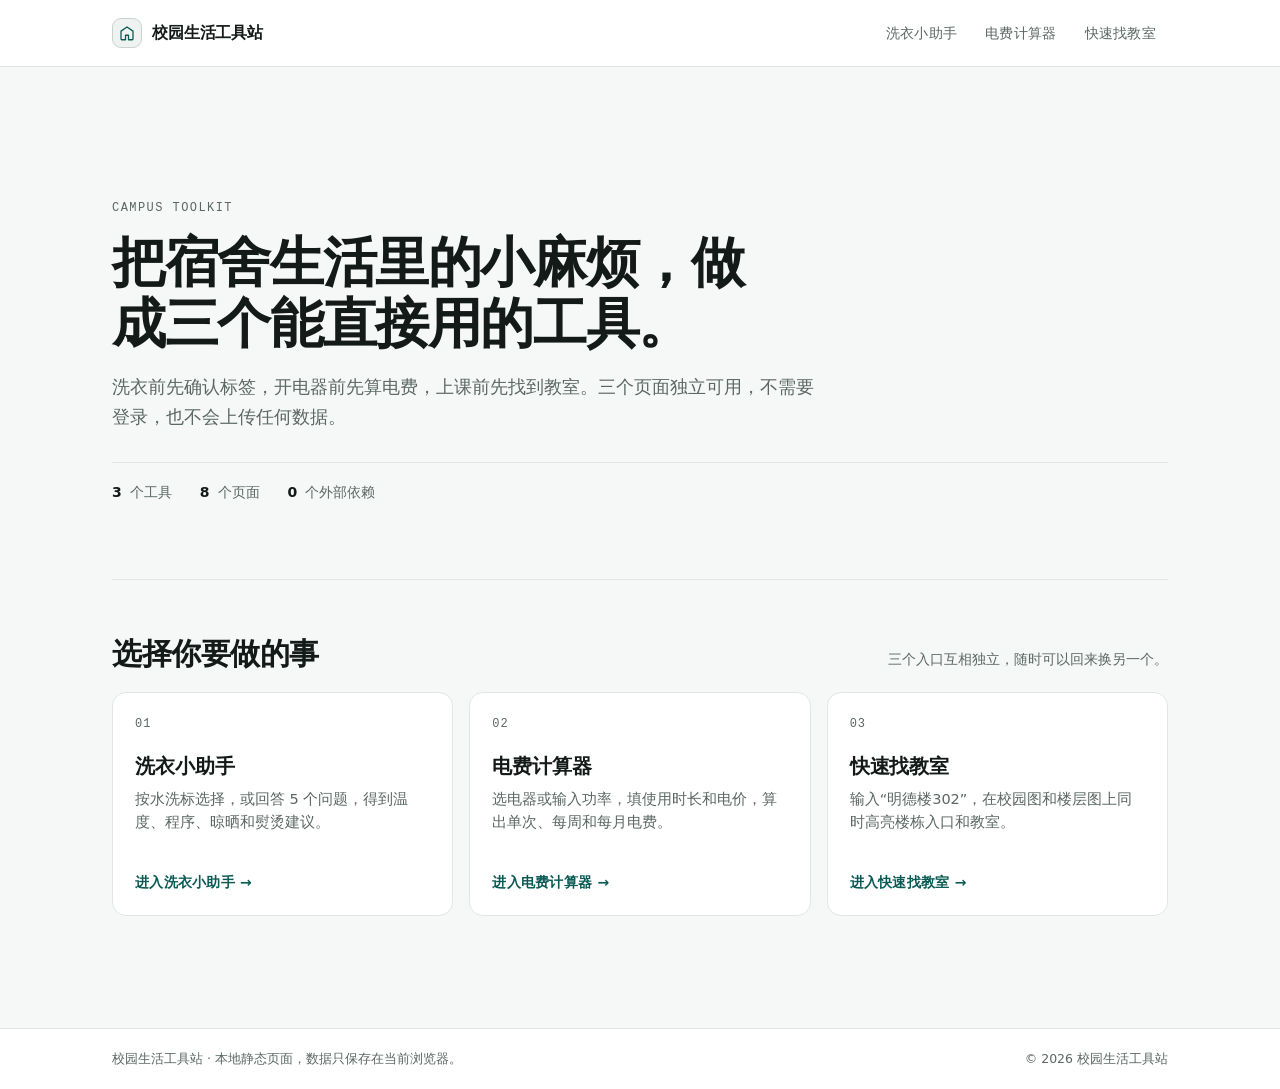
==== index.html @ dee3a899 "首次提交：校园生活工具站" ====
<!doctype html>
<html lang="zh-CN">
<head>
  <meta charset="utf-8">
  <meta name="viewport" content="width=device-width, initial-scale=1">
  <meta name="description" content="校园生活工具站：洗衣建议、宿舍电费估算和教室查找，三个本地静态工具。">
  <title>校园生活工具站</title>
  <link rel="stylesheet" href="css/style.css">
</head>
<body>
  <a class="skip-link" href="#main">跳到主要内容</a>

  <header class="site-header" data-component="SiteHeader">
    <div class="header-inner">
      <a class="brand" href="index.html" aria-label="校园生活工具站首页">
        <span class="brand-mark" aria-hidden="true">
          <svg viewBox="0 0 24 24" fill="none" stroke="currentColor" stroke-width="1.7" stroke-linecap="round" stroke-linejoin="round">
            <path d="M4 9.5 12 4l8 5.5V20a1 1 0 0 1-1 1h-5v-6H10v6H5a1 1 0 0 1-1-1V9.5Z"></path>
          </svg>
        </span>
        <span>校园生活工具站</span>
      </a>
      <nav class="site-nav" aria-label="主导航" data-component="PrimaryNav">
        <a href="laundry.html" data-nav="laundry">洗衣小助手</a>
        <a href="power.html" data-nav="power">电费计算器</a>
        <a href="findplace.html" data-nav="findplace">快速找教室</a>
      </nav>
    </div>
  </header>

  <main id="main" class="page" data-component="HomePage">
    <section class="home-hero" data-component="HomeHero" aria-labelledby="hero-title">
      <p class="eyebrow">CAMPUS TOOLKIT</p>
      <h1 id="hero-title">把宿舍生活里的小麻烦，做成三个能直接用的工具。</h1>
      <p class="lede">洗衣前先确认标签，开电器前先算电费，上课前先找到教室。三个页面独立可用，不需要登录，也不会上传任何数据。</p>
      <div class="hero-meta" aria-label="站点概览">
        <span><b>3</b> 个工具</span>
        <span><b>8</b> 个页面</span>
        <span><b>0</b> 个外部依赖</span>
      </div>
    </section>

    <section class="home-modules" data-component="HomeModules" aria-labelledby="modules-title">
      <div class="section-head">
        <h2 id="modules-title">选择你要做的事</h2>
        <p>三个入口互相独立，随时可以回来换另一个。</p>
      </div>
      <div class="module-grid">
        <a class="module-card" href="laundry.html" data-component="ModuleCard">
          <span class="module-index">01</span>
          <h3>洗衣小助手</h3>
          <p>按水洗标选择，或回答 5 个问题，得到温度、程序、晾晒和熨烫建议。</p>
          <span class="module-cta">进入洗衣小助手 →</span>
        </a>
        <a class="module-card" href="power.html" data-component="ModuleCard">
          <span class="module-index">02</span>
          <h3>电费计算器</h3>
          <p>选电器或输入功率，填使用时长和电价，算出单次、每周和每月电费。</p>
          <span class="module-cta">进入电费计算器 →</span>
        </a>
        <a class="module-card" href="findplace.html" data-component="ModuleCard">
          <span class="module-index">03</span>
          <h3>快速找教室</h3>
          <p>输入“明德楼302”，在校园图和楼层图上同时高亮楼栋入口和教室。</p>
          <span class="module-cta">进入快速找教室 →</span>
        </a>
      </div>
    </section>
  </main>

  <footer class="site-footer" data-component="SiteFooter">
    <div class="footer-inner">
      <p>校园生活工具站 · 本地静态页面，数据只保存在当前浏览器。</p>
      <p>© <span data-year>2026</span> 校园生活工具站</p>
    </div>
  </footer>

  <script src="js/common.js"></script>
</body>
</html>
---- css/style.css ----
/* ==========================================================================
   校园生活工具站 · 首版样式
   设计方向：modern-product（近白底、细边框、单一主色、克制留白）
   ========================================================================== */

:root {
  --bg: #f6f8f7;
  --surface: #ffffff;
  --surface-soft: #eef3f1;
  --fg: #141a17;
  --muted: #5b6762;
  --border: #e0e6e2;
  --border-strong: #c9d3ce;
  --accent: #0f766e;
  --accent-soft: #e4f3ef;
  --accent-strong: #0a5a54;
  --danger: #b3261e;
  --danger-soft: #fdeceb;
  --warn: #8a5a00;
  --warn-soft: #fff6e0;
  --success: #176b3a;
  --success-soft: #e8f5ec;

  --radius: 14px;
  --radius-sm: 9px;
  --shadow: 0 1px 2px rgba(20, 26, 23, 0.04), 0 8px 24px rgba(20, 26, 23, 0.04);

  --font-display: "Segoe UI Variable Display", "Segoe UI", "PingFang SC", "Microsoft YaHei", system-ui, sans-serif;
  --font-body: "Segoe UI Variable Text", "Segoe UI", "PingFang SC", "Microsoft YaHei", system-ui, sans-serif;
  --font-mono: "Cascadia Code", "SFMono-Regular", Consolas, monospace;
  --max: 1120px;
}

*,
*::before,
*::after {
  box-sizing: border-box;
}

html {
  scroll-behavior: smooth;
}

body {
  margin: 0;
  background: var(--bg);
  color: var(--fg);
  font-family: var(--font-body);
  font-size: 16px;
  line-height: 1.6;
  -webkit-font-smoothing: antialiased;
  text-rendering: optimizeLegibility;
}

h1,
h2,
h3,
p {
  margin-top: 0;
}

h1 {
  margin-bottom: 18px;
  font-family: var(--font-display);
  font-size: clamp(2rem, 5vw, 3.4rem);
  font-weight: 650;
  line-height: 1.12;
  letter-spacing: -0.025em;
}

h2 {
  margin-bottom: 12px;
  font-family: var(--font-display);
  font-size: clamp(1.4rem, 2.6vw, 1.9rem);
  font-weight: 620;
  line-height: 1.2;
  letter-spacing: -0.015em;
}

h3 {
  margin-bottom: 8px;
  font-size: 1.1rem;
  font-weight: 600;
  line-height: 1.35;
  letter-spacing: -0.005em;
}

a {
  color: var(--accent-strong);
  text-decoration: none;
  text-underline-offset: 3px;
}

a:hover {
  text-decoration: underline;
}

img,
svg {
  display: block;
  max-width: 100%;
}

button,
input,
select {
  font: inherit;
}

:focus-visible {
  outline: 3px solid var(--accent);
  outline-offset: 2px;
}

::selection {
  background: var(--accent-soft);
  color: var(--fg);
}

/* ---------- 通用布局 ---------- */

.page {
  width: 100%;
  max-width: var(--max);
  margin: 0 auto;
  padding: clamp(24px, 5vw, 56px) clamp(16px, 4vw, 32px) 64px;
}

.page-narrow {
  max-width: 880px;
}

.eyebrow {
  margin: 0 0 14px;
  font-family: var(--font-mono);
  font-size: 12px;
  letter-spacing: 0.12em;
  text-transform: uppercase;
  color: var(--muted);
}

.lede {
  max-width: 62ch;
  margin-bottom: 0;
  color: var(--muted);
  font-size: clamp(1rem, 1.5vw, 1.12rem);
  line-height: 1.65;
}

.muted {
  color: var(--muted);
}

.error-text {
  min-height: 22px;
  margin: 8px 0 0;
  color: var(--danger);
  font-size: 13.5px;
}

.sr-only {
  position: absolute;
  width: 1px;
  height: 1px;
  padding: 0;
  margin: -1px;
  overflow: hidden;
  clip: rect(0, 0, 0, 0);
  white-space: nowrap;
  border: 0;
}

.skip-link {
  position: absolute;
  top: -56px;
  left: 12px;
  z-index: 30;
  padding: 9px 14px;
  border-radius: 8px;
  background: var(--fg);
  color: var(--surface);
  font-size: 14px;
}

.skip-link:focus {
  top: 12px;
  text-decoration: none;
}

/* ---------- 页头 / 页脚 ---------- */

.site-header {
  position: relative;
  z-index: 10;
  border-bottom: 1px solid var(--border);
  background: var(--surface);
}

.header-inner {
  display: flex;
  flex-wrap: wrap;
  align-items: center;
  justify-content: space-between;
  gap: 12px 20px;
  width: 100%;
  max-width: var(--max);
  margin: 0 auto;
  padding: 14px clamp(16px, 4vw, 32px);
}

.brand {
  display: inline-flex;
  align-items: center;
  gap: 10px;
  color: var(--fg);
  font-weight: 600;
  letter-spacing: -0.01em;
}

.brand:hover {
  text-decoration: none;
}

.brand-mark {
  display: grid;
  place-items: center;
  width: 30px;
  height: 30px;
  border: 1px solid var(--border-strong);
  border-radius: 9px;
  background: var(--surface-soft);
  color: var(--accent-strong);
}

.brand-mark svg {
  width: 18px;
  height: 18px;
}

.site-nav {
  display: flex;
  flex-wrap: wrap;
  gap: 4px;
}

.site-nav a {
  padding: 8px 12px;
  border-radius: 8px;
  color: var(--muted);
  font-size: 14px;
  font-weight: 550;
  letter-spacing: 0.02em;
}

.site-nav a:hover {
  background: var(--surface-soft);
  color: var(--fg);
  text-decoration: none;
}

.site-nav a[aria-current="page"] {
  background: var(--accent-soft);
  color: var(--accent-strong);
}

.site-footer {
  margin-top: 48px;
  border-top: 1px solid var(--border);
  background: var(--surface);
}

.footer-inner {
  display: flex;
  flex-wrap: wrap;
  align-items: center;
  justify-content: space-between;
  gap: 8px 24px;
  width: 100%;
  max-width: var(--max);
  margin: 0 auto;
  padding: 20px clamp(16px, 4vw, 32px);
  color: var(--muted);
  font-size: 12.5px;
}

.footer-inner p {
  margin: 0;
}

/* ---------- 首页 ---------- */

.home-hero {
  display: flex;
  flex-direction: column;
  justify-content: center;
  min-height: 50vh;
  padding: clamp(40px, 7vw, 76px) 0;
  border-bottom: 1px solid var(--border);
}

.home-hero h1 {
  max-width: 18ch;
}

.hero-meta {
  display: flex;
  flex-wrap: wrap;
  gap: 12px 28px;
  margin-top: 30px;
  padding-top: 18px;
  border-top: 1px solid var(--border);
  color: var(--muted);
  font-size: 14px;
}

.hero-meta span {
  display: inline-flex;
  align-items: baseline;
  gap: 8px;
}

.hero-meta b {
  color: var(--fg);
  font-weight: 600;
  font-variant-numeric: tabular-nums;
}

.home-modules {
  padding: clamp(32px, 6vw, 56px) 0 0;
}

.section-head {
  display: flex;
  flex-wrap: wrap;
  align-items: baseline;
  justify-content: space-between;
  gap: 8px 16px;
  margin-bottom: 20px;
}

.section-head h2 {
  margin: 0;
}

.section-head p {
  margin: 0;
  color: var(--muted);
  font-size: 13.5px;
}

.module-grid {
  display: grid;
  grid-template-columns: repeat(3, minmax(0, 1fr));
  gap: 16px;
}

.module-card {
  display: flex;
  flex-direction: column;
  min-height: 224px;
  padding: 22px;
  border: 1px solid var(--border);
  border-radius: var(--radius);
  background: var(--surface);
  color: var(--fg);
  transition: transform 0.15s ease, border-color 0.15s ease, box-shadow 0.15s ease;
}

.module-card:hover {
  border-color: var(--border-strong);
  box-shadow: var(--shadow);
  text-decoration: none;
  transform: translateY(-2px);
}

.module-index {
  color: var(--muted);
  font-family: var(--font-mono);
  font-size: 12px;
  letter-spacing: 0.08em;
}

.module-card h3 {
  margin-top: 18px;
  font-family: var(--font-display);
  font-size: 1.25rem;
}

.module-card p {
  margin-bottom: auto;
  color: var(--muted);
  font-size: 14.5px;
}

.module-cta {
  display: inline-flex;
  align-items: center;
  gap: 8px;
  margin-top: 22px;
  color: var(--accent-strong);
  font-size: 14px;
  font-weight: 600;
  letter-spacing: 0.02em;
}

/* ---------- 子页面标题区 ---------- */

.page-head {
  display: flex;
  flex-direction: column;
  justify-content: center;
  min-height: 33vh;
  margin-bottom: 28px;
  padding: clamp(28px, 5vw, 48px) 0 28px;
  border-bottom: 1px solid var(--border);
}

.page-head.is-compact {
  min-height: 0;
  margin-bottom: 20px;
  padding: 8px 0 20px;
}

.page-head h1 {
  max-width: 20ch;
  font-size: clamp(1.9rem, 4vw, 2.9rem);
}

/* ---------- 洗衣入口 ---------- */

.path-grid {
  display: grid;
  grid-template-columns: repeat(2, minmax(0, 1fr));
  gap: 16px;
}

.path-card {
  display: flex;
  flex-direction: column;
  min-height: 268px;
  padding: 24px;
  border: 1px solid var(--border);
  border-radius: var(--radius);
  background: var(--surface);
  color: var(--fg);
  transition: transform 0.15s ease, border-color 0.15s ease, box-shadow 0.15s ease;
}

.path-card:hover {
  border-color: var(--border-strong);
  box-shadow: var(--shadow);
  text-decoration: none;
  transform: translateY(-2px);
}

.path-kicker {
  color: var(--muted);
  font-family: var(--font-mono);
  font-size: 12px;
  letter-spacing: 0.08em;
}

.path-card h2 {
  margin-top: 14px;
}

.path-card p {
  color: var(--muted);
  font-size: 15px;
}

.symbol-preview {
  display: flex;
  gap: 10px;
  margin-top: auto;
  padding-top: 20px;
}

.symbol-preview svg {
  width: 46px;
  height: 46px;
  padding: 7px;
  border: 1px solid var(--border);
  border-radius: 10px;
  color: var(--fg);
}

.path-cta {
  margin-top: auto;
  padding-top: 20px;
  color: var(--accent-strong);
  font-size: 14px;
  font-weight: 600;
  letter-spacing: 0.02em;
}

/* ---------- 卡片 / 面板 ---------- */

.panel {
  padding: clamp(18px, 3vw, 26px);
  border: 1px solid var(--border);
  border-radius: var(--radius);
  background: var(--surface);
}

.panel + .panel {
  margin-top: 16px;
}

.panel-head {
  display: flex;
  flex-wrap: wrap;
  align-items: flex-start;
  justify-content: space-between;
  gap: 10px 18px;
  margin-bottom: 18px;
}

.panel-head h2 {
  margin: 0;
  font-size: 1.2rem;
}

.panel-head p {
  max-width: 60ch;
  margin: 0;
  color: var(--muted);
  font-size: 14px;
}

/* ---------- 水洗标选择 ---------- */

.selection-bar {
  display: flex;
  flex-wrap: wrap;
  align-items: center;
  justify-content: space-between;
  gap: 10px 16px;
  margin-bottom: 18px;
  padding: 14px 18px;
  border: 1px solid var(--border);
  border-radius: var(--radius-sm);
  background: var(--surface-soft);
  color: var(--muted);
  font-size: 14px;
}

.selection-bar strong {
  color: var(--fg);
  font-variant-numeric: tabular-nums;
}

.symbol-groups {
  display: grid;
  gap: 14px;
}

.symbol-group {
  padding: 18px;
  border: 1px solid var(--border);
  border-radius: var(--radius);
  background: var(--surface);
}

.symbol-group-head {
  display: flex;
  flex-wrap: wrap;
  align-items: baseline;
  gap: 6px 12px;
  margin-bottom: 14px;
}

.symbol-group-head h2 {
  margin: 0;
  font-size: 1.05rem;
}

.symbol-group-head span {
  color: var(--muted);
  font-size: 13px;
}

.symbol-options {
  display: flex;
  flex-wrap: wrap;
  gap: 10px;
}

.symbol-option {
  display: flex;
  flex-direction: column;
  align-items: center;
  gap: 8px;
  width: 106px;
  padding: 12px 8px;
  border: 1px solid var(--border);
  border-radius: 11px;
  background: var(--surface);
  color: var(--fg);
  cursor: pointer;
  font-size: 12.5px;
  line-height: 1.35;
  text-align: center;
  transition: border-color 0.15s ease, background 0.15s ease;
}

.symbol-option:hover {
  border-color: var(--border-strong);
  background: var(--surface-soft);
}

.symbol-option[aria-pressed="true"] {
  border-color: var(--accent);
  background: var(--accent-soft);
  box-shadow: inset 0 0 0 1px var(--accent);
}

.symbol-svg {
  width: 42px;
  height: 42px;
  color: var(--fg);
}

.symbol-option[aria-pressed="true"] .symbol-svg {
  color: var(--accent-strong);
}

/* ---------- 表单 ---------- */

.form-actions {
  display: flex;
  flex-wrap: wrap;
  align-items: center;
  gap: 12px;
  margin-top: 22px;
}

.btn {
  display: inline-flex;
  align-items: center;
  justify-content: center;
  gap: 8px;
  min-height: 44px;
  padding: 10px 20px;
  border: 1px solid transparent;
  border-radius: 10px;
  background: var(--accent);
  color: var(--surface);
  cursor: pointer;
  font-size: 15px;
  font-weight: 600;
  letter-spacing: 0.02em;
  transition: background 0.15s ease, transform 0.1s ease;
}

.btn:hover {
  background: var(--accent-strong);
  text-decoration: none;
}

.btn:active {
  transform: translateY(1px);
}

.btn-secondary {
  border-color: var(--border-strong);
  background: var(--surface);
  color: var(--fg);
}

.btn-secondary:hover {
  background: var(--surface-soft);
}

.btn-ghost {
  padding-inline: 12px;
  background: transparent;
  color: var(--muted);
}

.btn-ghost:hover {
  background: var(--surface-soft);
  color: var(--fg);
}

.field {
  display: flex;
  flex-direction: column;
  gap: 6px;
  min-width: 0;
}

.field label,
.field-label {
  color: var(--fg);
  font-size: 13.5px;
  font-weight: 600;
  letter-spacing: 0.01em;
}

.field-hint {
  color: var(--muted);
  font-size: 12.5px;
}

.input,
.select {
  width: 100%;
  min-height: 44px;
  padding: 10px 12px;
  border: 1px solid var(--border-strong);
  border-radius: 9px;
  background: var(--surface);
  color: var(--fg);
  font-size: 15px;
}

.input:focus,
.select:focus {
  border-color: var(--accent);
  outline: 3px solid var(--accent);
  outline-offset: 1px;
}

.input[aria-invalid="true"],
.select[aria-invalid="true"] {
  border-color: var(--danger);
}

.field-row {
  display: grid;
  grid-template-columns: repeat(2, minmax(0, 1fr));
  gap: 14px;
}

.form-stack {
  display: grid;
  gap: 16px;
}

/* ---------- 问卷 ---------- */

.quiz-form {
  display: grid;
  gap: 14px;
}

.question {
  min-width: 0;
  margin: 0;
  padding: 20px;
  border: 1px solid var(--border);
  border-radius: var(--radius);
  background: var(--surface);
}

.question legend {
  padding: 0;
  font-size: 1.05rem;
  font-weight: 600;
  line-height: 1.4;
}

.question.has-error {
  border-color: var(--danger);
}

.q-index {
  margin-right: 8px;
  color: var(--muted);
  font-family: var(--font-mono);
  font-size: 12px;
  letter-spacing: 0.08em;
}

.q-hint {
  margin: 6px 0 14px;
  color: var(--muted);
  font-size: 13px;
}

.option-grid {
  display: grid;
  grid-template-columns: repeat(auto-fit, minmax(170px, 1fr));
  gap: 8px;
}

.option {
  position: relative;
  display: flex;
  align-items: center;
  min-height: 46px;
  padding: 10px 14px;
  border: 1px solid var(--border);
  border-radius: 10px;
  background: var(--surface);
  cursor: pointer;
  font-size: 14.5px;
  transition: border-color 0.15s ease, background 0.15s ease;
}

.option:hover {
  background: var(--surface-soft);
}

.option input {
  position: absolute;
  width: 1px;
  height: 1px;
  opacity: 0;
}

.option:has(input:checked),
.option.is-selected {
  border-color: var(--accent);
  background: var(--accent-soft);
  box-shadow: inset 0 0 0 1px var(--accent);
}

.option:has(input:focus-visible),
.option.is-focused {
  outline: 3px solid var(--accent);
  outline-offset: 2px;
}

.progress {
  display: flex;
  flex-wrap: wrap;
  align-items: center;
  gap: 10px 14px;
  margin-bottom: 18px;
  color: var(--muted);
  font-size: 14px;
}

.progress-bar {
  flex: 1 1 160px;
  height: 6px;
  overflow: hidden;
  border: 1px solid var(--border);
  border-radius: 999px;
  background: var(--surface-soft);
}

.progress-bar span {
  display: block;
  width: 0;
  height: 100%;
  background: var(--accent);
  transition: width 0.2s ease;
}

/* ---------- 电费计算器 ---------- */

.calc-panel {
  max-width: 780px;
}

.tabs {
  display: flex;
  gap: 4px;
  margin-bottom: 20px;
  padding: 4px;
  border: 1px solid var(--border);
  border-radius: 11px;
  background: var(--surface-soft);
}

.tab {
  flex: 1;
  min-height: 42px;
  padding: 8px 12px;
  border: 0;
  border-radius: 8px;
  background: transparent;
  color: var(--muted);
  cursor: pointer;
  font-size: 14.5px;
  font-weight: 600;
  letter-spacing: 0.01em;
}

.tab:hover {
  color: var(--fg);
}

.tab[aria-selected="true"] {
  background: var(--surface);
  color: var(--fg);
  box-shadow: 0 1px 2px rgba(20, 26, 23, 0.06);
}

.inline-note {
  display: flex;
  flex-wrap: wrap;
  align-items: center;
  gap: 8px 14px;
  padding: 10px 12px;
  border: 1px solid var(--border);
  border-radius: 9px;
  background: var(--surface-soft);
  color: var(--muted);
  font-size: 13px;
}

.badge {
  display: inline-flex;
  align-items: center;
  min-height: 24px;
  padding: 2px 9px;
  border: 1px solid var(--border-strong);
  border-radius: 999px;
  background: var(--surface);
  color: var(--muted);
  font-size: 12px;
  font-weight: 600;
  letter-spacing: 0.02em;
}

.badge.is-warn {
  border-color: currentColor;
  background: var(--warn-soft);
  color: var(--warn);
}

.badge.is-danger {
  border-color: currentColor;
  background: var(--danger-soft);
  color: var(--danger);
}

.result {
  margin-top: 18px;
}

.result[hidden] {
  display: none;
}

.result-card {
  padding: clamp(20px, 3vw, 28px);
  border: 1px solid var(--border);
  border-radius: var(--radius);
  background: var(--surface);
}

.result-head {
  display: flex;
  flex-wrap: wrap;
  align-items: flex-end;
  justify-content: space-between;
  gap: 14px;
  margin-bottom: 18px;
  padding-bottom: 18px;
  border-bottom: 1px solid var(--border);
}

.result-label {
  margin: 0;
  color: var(--muted);
  font-size: 13px;
  letter-spacing: 0.02em;
}

.result-number {
  margin: 4px 0 0;
  font-family: var(--font-display);
  font-size: clamp(2rem, 5vw, 2.8rem);
  font-weight: 650;
  line-height: 1.05;
  letter-spacing: -0.02em;
  font-variant-numeric: tabular-nums;
}

.result-number small {
  font-size: 1rem;
  font-weight: 600;
  letter-spacing: 0;
}

.result-sub {
  max-width: 30ch;
  margin: 0;
  color: var(--muted);
  font-size: 13px;
}

.stat-grid {
  display: grid;
  grid-template-columns: repeat(3, minmax(0, 1fr));
  gap: 10px;
  margin-bottom: 18px;
}

.stat {
  min-width: 0;
  padding: 14px;
  border: 1px solid var(--border);
  border-radius: 10px;
  background: var(--surface-soft);
}

.stat span {
  display: block;
  color: var(--muted);
  font-size: 12.5px;
}

.stat strong {
  display: block;
  margin-top: 4px;
  font-size: 1.18rem;
  font-weight: 600;
  letter-spacing: -0.01em;
  font-variant-numeric: tabular-nums;
}

.stat em {
  display: block;
  margin-top: 2px;
  color: var(--muted);
  font-size: 12.5px;
  font-style: normal;
  font-variant-numeric: tabular-nums;
}

.detail-table {
  width: 100%;
  border-collapse: collapse;
  font-size: 14px;
}

.detail-table th,
.detail-table td {
  padding: 10px 0;
  border-bottom: 1px solid var(--border);
  text-align: left;
  vertical-align: top;
}

.detail-table th {
  width: 46%;
  color: var(--muted);
  font-weight: 500;
}

.detail-table td {
  text-align: right;
  font-variant-numeric: tabular-nums;
}

.detail-table tr:last-child th,
.detail-table tr:last-child td {
  border-bottom: 0;
}

/* ---------- 提示框 ---------- */

.callout {
  display: flex;
  gap: 12px;
  margin-top: 14px;
  padding: 14px 16px;
  border: 1px solid var(--border-strong);
  border-radius: 10px;
  background: var(--surface-soft);
  font-size: 14px;
  line-height: 1.55;
}

.callout p {
  margin: 0;
}

.callout strong {
  display: block;
  margin-bottom: 2px;
}

.callout-mark {
  display: grid;
  flex: 0 0 auto;
  place-items: center;
  width: 26px;
  height: 26px;
  border: 1px solid currentColor;
  border-radius: 50%;
  font-family: var(--font-mono);
  font-size: 12px;
  font-weight: 700;
}

.callout-danger {
  border-color: var(--danger);
  background: var(--danger-soft);
  color: var(--danger);
}

.callout-warn {
  border-color: var(--warn);
  background: var(--warn-soft);
  color: var(--warn);
}

.callout-info {
  color: var(--fg);
}

/* ---------- 说明区 ---------- */

.explain-grid {
  display: grid;
  grid-template-columns: repeat(3, minmax(0, 1fr));
  gap: 14px;
  margin-top: 28px;
}

.explain {
  padding: 18px;
  border: 1px solid var(--border);
  border-radius: var(--radius);
  background: var(--surface);
}

.explain h2 {
  margin-bottom: 8px;
  font-size: 1rem;
}

.explain p,
.explain li {
  color: var(--muted);
  font-size: 13.5px;
}

.explain ul {
  margin: 0;
  padding-left: 18px;
}

.explain li + li {
  margin-top: 5px;
}

.formula {
  margin: 0 0 10px;
  padding: 10px 12px;
  overflow-wrap: anywhere;
  border: 1px solid var(--border);
  border-radius: 8px;
  background: var(--surface-soft);
  color: var(--fg);
  font-family: var(--font-mono);
  font-size: 12.5px;
  line-height: 1.7;
}

/* ---------- 结果页 ---------- */

.result-summary {
  display: flex;
  flex-wrap: wrap;
  align-items: center;
  justify-content: space-between;
  gap: 12px 20px;
  margin-bottom: 18px;
}

.result-summary h1 {
  margin: 0;
  font-size: clamp(1.7rem, 3.6vw, 2.4rem);
}

.result-summary p {
  margin: 0;
  color: var(--muted);
  font-size: 14px;
}

.advice-grid {
  display: grid;
  grid-template-columns: repeat(2, minmax(0, 1fr));
  gap: 14px;
}

.advice-card {
  min-width: 0;
  padding: 18px;
  border: 1px solid var(--border);
  border-radius: var(--radius);
  background: var(--surface);
}

.advice-card h2 {
  margin-bottom: 10px;
  font-size: 1rem;
}

.advice-card ul {
  margin: 0;
  padding-left: 18px;
  font-size: 14px;
}

.advice-card li + li {
  margin-top: 6px;
}

.advice-choice {
  display: inline-block;
  margin-bottom: 8px;
  color: var(--muted);
  font-family: var(--font-mono);
  font-size: 12px;
  letter-spacing: 0.04em;
}

.basis {
  margin-top: 18px;
  padding: 18px;
  border: 1px solid var(--border);
  border-radius: var(--radius);
  background: var(--surface);
}

.basis h2 {
  margin-bottom: 10px;
  font-size: 1rem;
}

.basis ul {
  display: flex;
  flex-wrap: wrap;
  gap: 8px 10px;
  margin: 0;
  padding: 0;
  list-style: none;
}

.basis li {
  padding: 4px 10px;
  border: 1px solid var(--border);
  border-radius: 999px;
  background: var(--surface-soft);
  color: var(--muted);
  font-size: 12.5px;
}

.empty-state {
  padding: 40px 24px;
  border: 1px dashed var(--border-strong);
  border-radius: var(--radius);
  background: var(--surface);
  text-align: center;
}

.empty-state h1,
.empty-state h2 {
  font-size: 1.4rem;
}

.empty-state p {
  max-width: 46ch;
  margin: 0 auto 18px;
  color: var(--muted);
}

/* ---------- 找教室 ---------- */

.search-panel {
  max-width: 760px;
}

.examples {
  display: flex;
  flex-wrap: wrap;
  gap: 8px;
  margin-top: 12px;
}

.chip {
  min-height: 34px;
  padding: 6px 12px;
  border: 1px solid var(--border-strong);
  border-radius: 999px;
  background: var(--surface);
  color: var(--muted);
  cursor: pointer;
  font-size: 13px;
}

.chip:hover {
  background: var(--surface-soft);
  color: var(--fg);
}

.building-list {
  display: grid;
  grid-template-columns: repeat(auto-fit, minmax(190px, 1fr));
  gap: 10px;
  margin-top: 18px;
}

.building-item {
  padding: 14px;
  border: 1px solid var(--border);
  border-radius: 10px;
  background: var(--surface);
}

.building-item h3 {
  margin: 0 0 4px;
  font-size: 14.5px;
}

.building-item p {
  margin: 0;
  color: var(--muted);
  font-size: 12.5px;
}

.map-layout {
  display: grid;
  grid-template-columns: minmax(0, 1.15fr) minmax(0, 1fr);
  gap: 16px;
  align-items: start;
}

.map-card {
  min-width: 0;
  padding: 16px;
  border: 1px solid var(--border);
  border-radius: var(--radius);
  background: var(--surface);
}

.map-card-head {
  display: flex;
  flex-wrap: wrap;
  align-items: baseline;
  justify-content: space-between;
  gap: 4px 12px;
  margin-bottom: 12px;
}

.map-card-head h2 {
  margin: 0;
  font-size: 1rem;
}

.map-card-head span {
  color: var(--muted);
  font-size: 12.5px;
}

.map-svg {
  width: 100%;
  height: auto;
  border: 1px solid var(--border);
  border-radius: 10px;
  background: var(--surface-soft);
}

.map-svg text {
  font-family: var(--font-body);
}

.map-road {
  stroke: var(--border-strong);
  stroke-linecap: round;
  stroke-width: 7;
}

.map-road-center {
  stroke: var(--surface);
  stroke-dasharray: 6 8;
  stroke-linecap: round;
  stroke-width: 1.5;
}

.map-building {
  fill: var(--surface);
  stroke: var(--border-strong);
  stroke-width: 1.5;
}

.map-building.is-target {
  fill: var(--accent-soft);
  stroke: var(--accent);
  stroke-width: 2.5;
}

.map-building-label {
  fill: var(--muted);
  font-size: 14px;
  font-weight: 600;
}

.map-building-label.is-target {
  fill: var(--accent-strong);
}

.map-entrance {
  fill: var(--surface);
  stroke: var(--danger);
  stroke-width: 2;
}

.map-entrance.is-target {
  fill: var(--danger);
}

.map-entrance-label {
  fill: var(--danger);
  font-size: 11px;
  font-weight: 600;
}

.map-plaza {
  fill: var(--surface);
  stroke: var(--border-strong);
  stroke-width: 1.5;
}

.map-plaza-label {
  fill: var(--muted);
  font-size: 11px;
}

.floor-room {
  fill: var(--surface);
  stroke: var(--border-strong);
  stroke-width: 1.5;
}

.floor-room.is-target {
  fill: var(--accent-soft);
  stroke: var(--accent);
  stroke-width: 2.5;
}

.floor-room-label {
  fill: var(--muted);
  font-size: 13px;
  font-weight: 600;
}

.floor-room-label.is-target {
  fill: var(--accent-strong);
}

.floor-type {
  fill: var(--muted);
  font-size: 10px;
}

.floor-corridor {
  fill: var(--surface-soft);
  stroke: var(--border);
  stroke-dasharray: 4 5;
  stroke-width: 1;
}

.floor-corridor-label {
  fill: var(--muted);
  font-size: 11px;
  letter-spacing: 0.1em;
}

.floor-service {
  fill: var(--surface-soft);
  stroke: var(--border-strong);
  stroke-width: 1.5;
}

.floor-service-label {
  fill: var(--muted);
  font-size: 11px;
}

.place-summary {
  display: grid;
  grid-template-columns: repeat(4, minmax(0, 1fr));
  gap: 10px;
  margin: 0 0 18px;
}

.place-summary div {
  min-width: 0;
  padding: 12px 14px;
  border: 1px solid var(--border);
  border-radius: 10px;
  background: var(--surface-soft);
}

.place-summary dt {
  color: var(--muted);
  font-size: 12px;
}

.place-summary dd {
  margin: 3px 0 0;
  overflow-wrap: anywhere;
  font-size: 1rem;
  font-weight: 600;
}

.legend {
  display: flex;
  flex-wrap: wrap;
  gap: 8px 14px;
  margin-top: 10px;
  color: var(--muted);
  font-size: 12px;
}

.legend span {
  display: inline-flex;
  align-items: center;
  gap: 6px;
}

.legend i {
  display: inline-block;
  width: 12px;
  height: 12px;
  border: 1px solid var(--border-strong);
  border-radius: 3px;
  background: var(--surface);
}

.legend i.is-target {
  border-color: var(--accent);
  background: var(--accent-soft);
}

.legend i.is-entrance {
  border-color: var(--danger);
  border-radius: 50%;
  background: var(--danger);
}

/* ---------- 响应式 ---------- */

@media (max-width: 920px) {
  .module-grid {
    grid-template-columns: 1fr;
  }

  .module-card {
    min-height: 0;
  }

  .map-layout {
    grid-template-columns: 1fr;
  }

  .explain-grid {
    grid-template-columns: 1fr;
  }

  .advice-grid {
    grid-template-columns: 1fr;
  }
}

@media (max-width: 720px) {
  .path-grid {
    grid-template-columns: 1fr;
  }

  .path-card {
    min-height: 0;
  }

  .field-row {
    grid-template-columns: 1fr;
  }

  .stat-grid {
    grid-template-columns: 1fr;
  }

  .place-summary {
    grid-template-columns: repeat(2, minmax(0, 1fr));
  }

  .header-inner {
    align-items: flex-start;
  }

  .site-nav {
    width: 100%;
  }

  .page-head {
    min-height: 0;
  }
}

@media (max-width: 520px) {
  .symbol-option {
    width: calc(50% - 5px);
  }

  .place-summary {
    grid-template-columns: 1fr;
  }

  .hero-meta {
    gap: 8px 18px;
  }
}
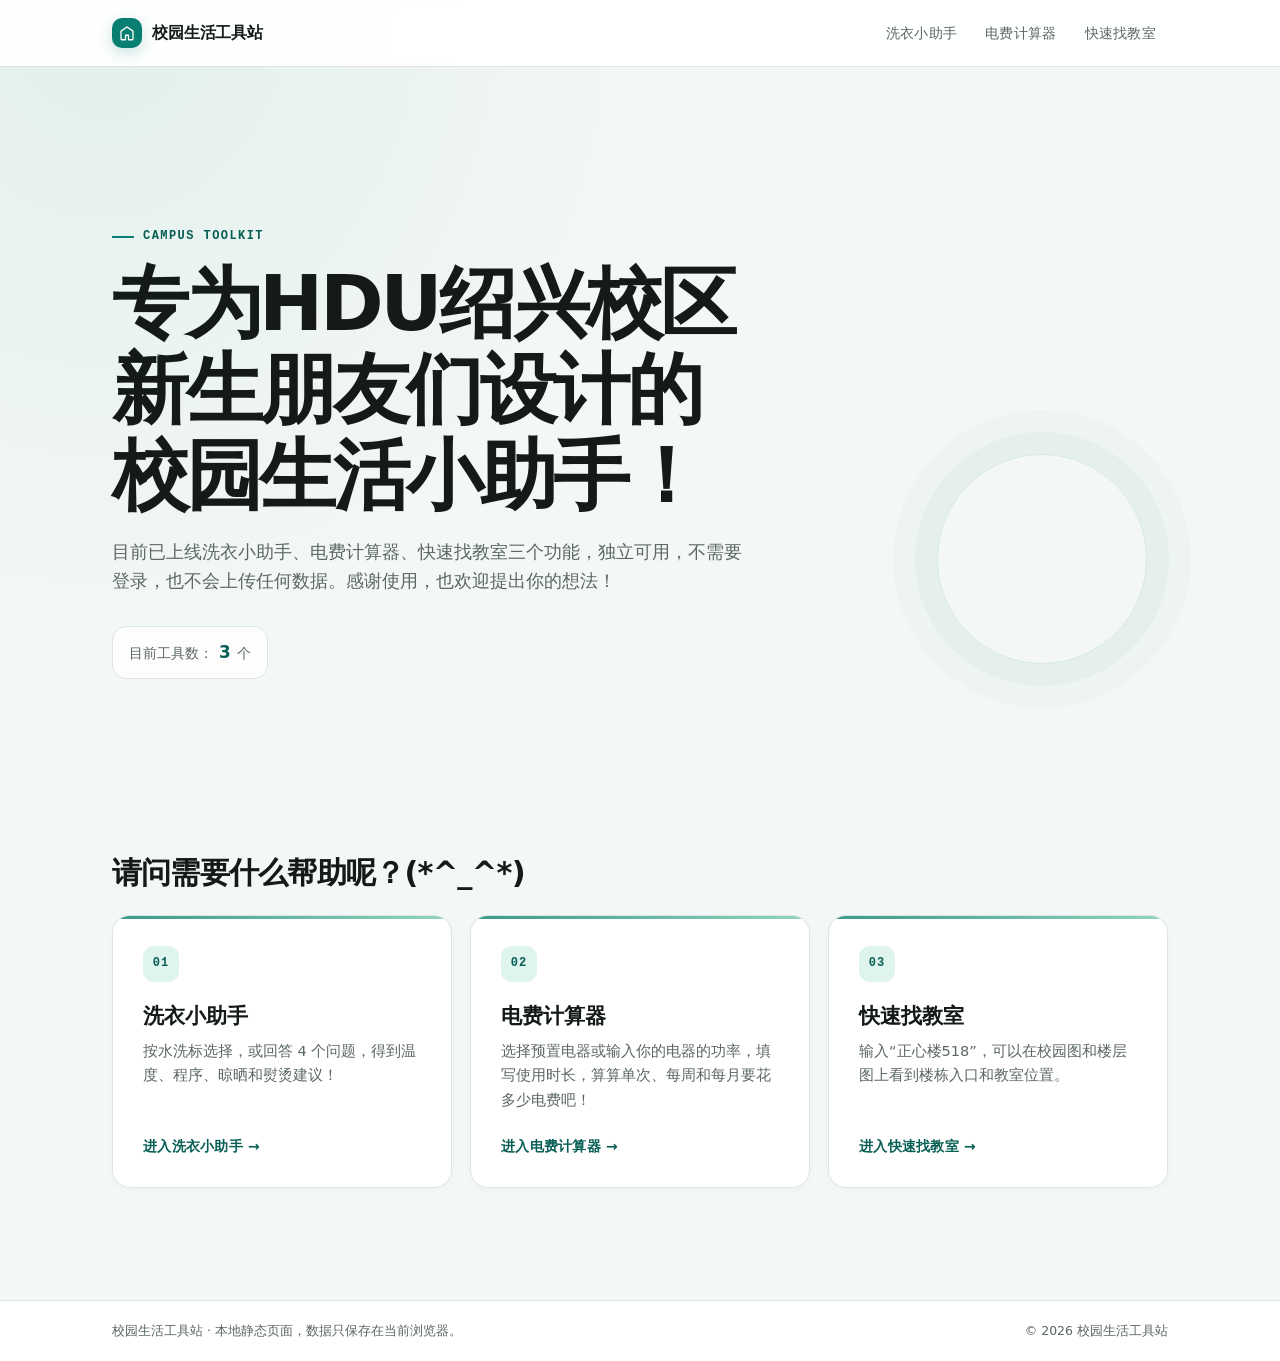
==== commit 0ccdd547: "Revise home page text and module descriptions Updated text content for the home page sections and mo" ====
--- a/index.html
+++ b/index.html
@@ -31,37 +31,34 @@
   <main id="main" class="page" data-component="HomePage">
     <section class="home-hero" data-component="HomeHero" aria-labelledby="hero-title">
       <p class="eyebrow">CAMPUS TOOLKIT</p>
-      <h1 id="hero-title">把宿舍生活里的小麻烦，做成三个能直接用的工具。</h1>
-      <p class="lede">洗衣前先确认标签，开电器前先算电费，上课前先找到教室。三个页面独立可用，不需要登录，也不会上传任何数据。</p>
+      <h1 id="hero-title">专为HDU绍兴校区新生朋友们设计的校园生活小助手！</h1>
+      <p class="lede">目前已上线洗衣小助手、电费计算器、快速找教室三个功能，独立可用，不需要登录，也不会上传任何数据。感谢使用，也欢迎提出你的想法！</p>
       <div class="hero-meta" aria-label="站点概览">
-        <span><b>3</b> 个工具</span>
-        <span><b>8</b> 个页面</span>
-        <span><b>0</b> 个外部依赖</span>
+        <span>目前工具数：<b>3</b>个</span>
       </div>
     </section>
 
     <section class="home-modules" data-component="HomeModules" aria-labelledby="modules-title">
       <div class="section-head">
-        <h2 id="modules-title">选择你要做的事</h2>
-        <p>三个入口互相独立，随时可以回来换另一个。</p>
+        <h2 id="modules-title">请问需要什么帮助呢？(*^_^*)</h2>
       </div>
       <div class="module-grid">
         <a class="module-card" href="laundry.html" data-component="ModuleCard">
           <span class="module-index">01</span>
           <h3>洗衣小助手</h3>
-          <p>按水洗标选择，或回答 5 个问题，得到温度、程序、晾晒和熨烫建议。</p>
+          <p>按水洗标选择，或回答 4 个问题，得到温度、程序、晾晒和熨烫建议！</p>
           <span class="module-cta">进入洗衣小助手 →</span>
         </a>
         <a class="module-card" href="power.html" data-component="ModuleCard">
           <span class="module-index">02</span>
           <h3>电费计算器</h3>
-          <p>选电器或输入功率，填使用时长和电价，算出单次、每周和每月电费。</p>
+          <p>选择预置电器或输入你的电器的功率，填写使用时长，算算单次、每周和每月要花多少电费吧！</p>
           <span class="module-cta">进入电费计算器 →</span>
         </a>
         <a class="module-card" href="findplace.html" data-component="ModuleCard">
           <span class="module-index">03</span>
           <h3>快速找教室</h3>
-          <p>输入“明德楼302”，在校园图和楼层图上同时高亮楼栋入口和教室。</p>
+          <p>输入“正心楼518”，可以在校园图和楼层图上看到楼栋入口和教室位置。</p>
           <span class="module-cta">进入快速找教室 →</span>
         </a>
       </div>
--- a/css/style.css
+++ b/css/style.css
@@ -1611,3 +1611,52 @@
     gap: 8px 18px;
   }
 }
+
+
+/* Campus Tools UI refresh — append after the existing stylesheet. */
+:root {
+  --bg: #f3f7f5;
+  --surface-soft: #eaf2ef;
+  --border: #dce7e2;
+  --border-strong: #c4d5ce;
+  --accent: #087f70;
+  --accent-soft: #e0f4ee;
+  --accent-strong: #075e54;
+  --shadow: 0 2px 6px rgba(15, 58, 47, .05), 0 18px 42px rgba(15, 58, 47, .08);
+}
+html { scroll-padding-top: 88px; }
+body { background: radial-gradient(ellipse at 8% 0%, rgba(28, 153, 125, .08), transparent 34rem), var(--bg); }
+.site-header { position: sticky; top: 0; background: rgba(255, 255, 255, .92); backdrop-filter: blur(14px); -webkit-backdrop-filter: blur(14px); }
+.brand-mark { border: 0; border-radius: 10px; background: var(--accent); color: #fff; box-shadow: 0 5px 14px rgba(8, 127, 112, .2); }
+.site-nav a { transition: color .16s ease, background .16s ease; }
+.site-nav a[aria-current="page"] { font-weight: 650; }
+.home-hero { position: relative; min-height: clamp(390px, 54vh, 580px); padding-block: clamp(56px, 9vw, 104px); border: 0; }
+.home-hero::after { position: absolute; right: 2%; bottom: 18%; width: clamp(110px, 18vw, 210px); aspect-ratio: 1; border: 1px solid rgba(8, 127, 112, .12); border-radius: 50%; box-shadow: 0 0 0 22px rgba(8, 127, 112, .035), 0 0 0 44px rgba(8, 127, 112, .025); content: ""; pointer-events: none; }
+.home-hero .eyebrow { display: inline-flex; align-items: center; gap: 9px; color: var(--accent-strong); font-weight: 700; }
+.home-hero .eyebrow::before { width: 22px; height: 2px; background: var(--accent); content: ""; }
+.home-hero h1 { max-width: 15ch; font-size: clamp(2.4rem, 6.2vw, 4.8rem); letter-spacing: -.045em; text-wrap: balance; }
+.home-hero .lede { max-width: 56ch; }
+.hero-meta { width: fit-content; gap: 12px; border: 1px solid var(--border); border-radius: 14px; background: rgba(255,255,255,.76); padding: 12px 16px; }
+.hero-meta span { gap: 6px; }
+.hero-meta b { color: var(--accent-strong); font-size: 1.05rem; }
+.home-modules { padding-top: clamp(40px, 7vw, 72px); }
+.section-head { margin-bottom: 24px; }
+.section-head h2 { letter-spacing: -.025em; }
+.module-grid { gap: 18px; }
+.module-card { position: relative; min-height: 252px; overflow: hidden; padding: clamp(22px, 2.6vw, 30px); border-color: var(--border); border-radius: 18px; box-shadow: 0 2px 8px rgba(18, 50, 41, .025); transition: transform .2s ease, border-color .2s ease, box-shadow .2s ease; }
+.module-card::before { position: absolute; top: 0; left: 0; width: 100%; height: 3px; background: linear-gradient(90deg, var(--accent), #75c9ae); content: ""; opacity: .8; }
+.module-card:hover, .module-card:focus-visible { border-color: rgba(8, 127, 112, .42); box-shadow: var(--shadow); transform: translateY(-4px); }
+.module-card:focus-visible { outline-offset: 4px; }
+.module-index { display: grid; width: 36px; height: 36px; place-items: center; border-radius: 11px; background: var(--accent-soft); color: var(--accent-strong); font-weight: 700; }
+.module-card h3 { margin-top: 20px; font-size: 1.32rem; }
+.module-card p { line-height: 1.7; }
+.module-cta { transition: gap .18s ease; }
+.module-card:hover .module-cta, .module-card:focus-visible .module-cta { gap: 12px; }
+.panel, .result-card, .path-card, .map-card, .basis, .advice-card { box-shadow: 0 2px 10px rgba(18, 50, 41, .035); }
+.btn { box-shadow: 0 4px 12px rgba(8, 127, 112, .16); }
+.btn-secondary, .btn-ghost { box-shadow: none; }
+.input, .select, .chip, .tab, .symbol-option, .option { transition: border-color .16s ease, background .16s ease, box-shadow .16s ease; }
+@media (max-width: 920px) { .module-grid { grid-template-columns: repeat(2, minmax(0, 1fr)); } .module-card:last-child { grid-column: 1 / -1; } .module-card { min-height: 230px; } }
+@media (max-width: 720px) { .header-inner { gap: 10px; } .site-nav { width: 100%; flex-wrap: nowrap; gap: 6px; overflow-x: auto; padding: 2px 0 5px; scrollbar-width: thin; -webkit-overflow-scrolling: touch; } .site-nav a { flex: 0 0 auto; white-space: nowrap; } .home-hero { min-height: 0; padding-block: 56px 44px; } .home-hero::after { right: 5%; bottom: 10%; opacity: .5; } .hero-meta { gap: 8px 16px; } .module-grid { grid-template-columns: 1fr; } .module-card, .module-card:last-child { grid-column: auto; min-height: 0; } }
+@media (max-width: 420px) { .hero-meta { width: 100%; justify-content: space-between; gap: 8px; padding: 11px 12px; font-size: 12px; } .home-hero h1 { font-size: clamp(2.15rem, 11vw, 2.8rem); } }
+@media (prefers-reduced-motion: reduce) { *, *::before, *::after { scroll-behavior: auto !important; animation-duration: .01ms !important; animation-iteration-count: 1 !important; transition-duration: .01ms !important; } }
